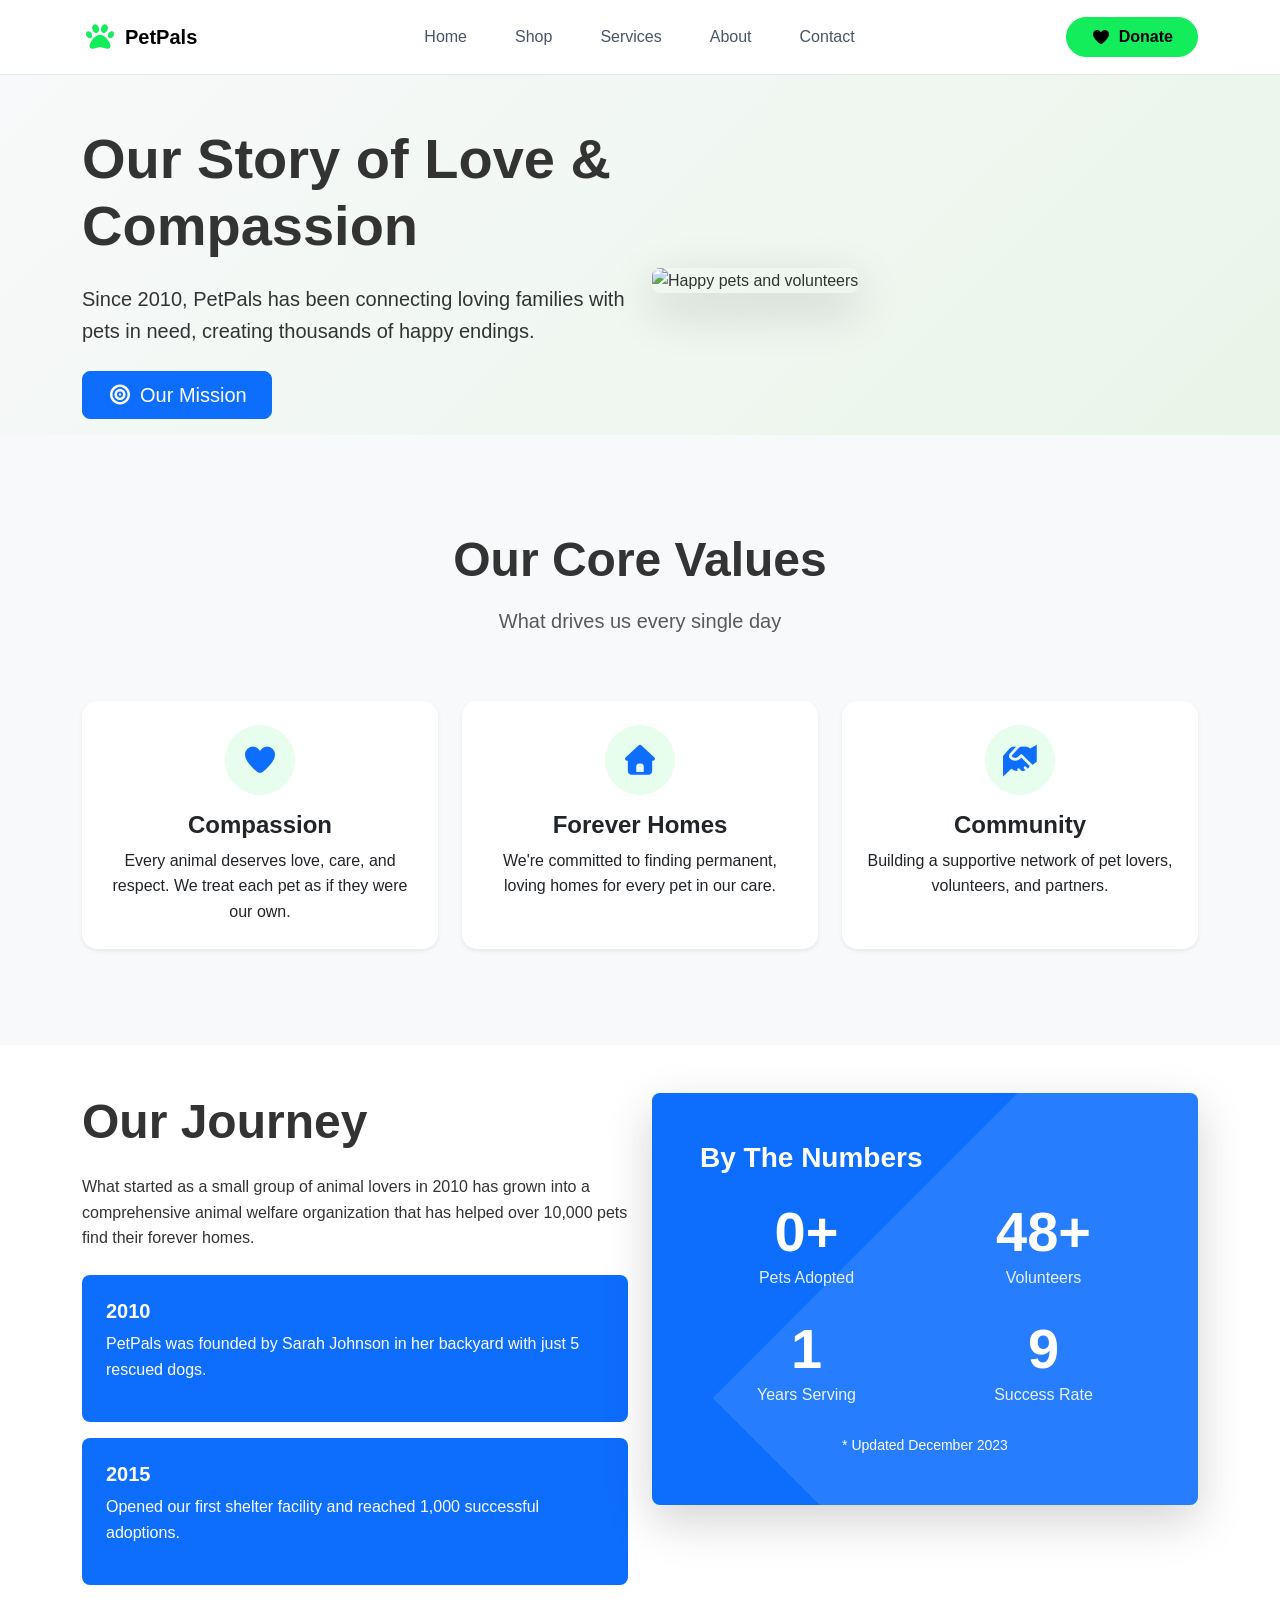
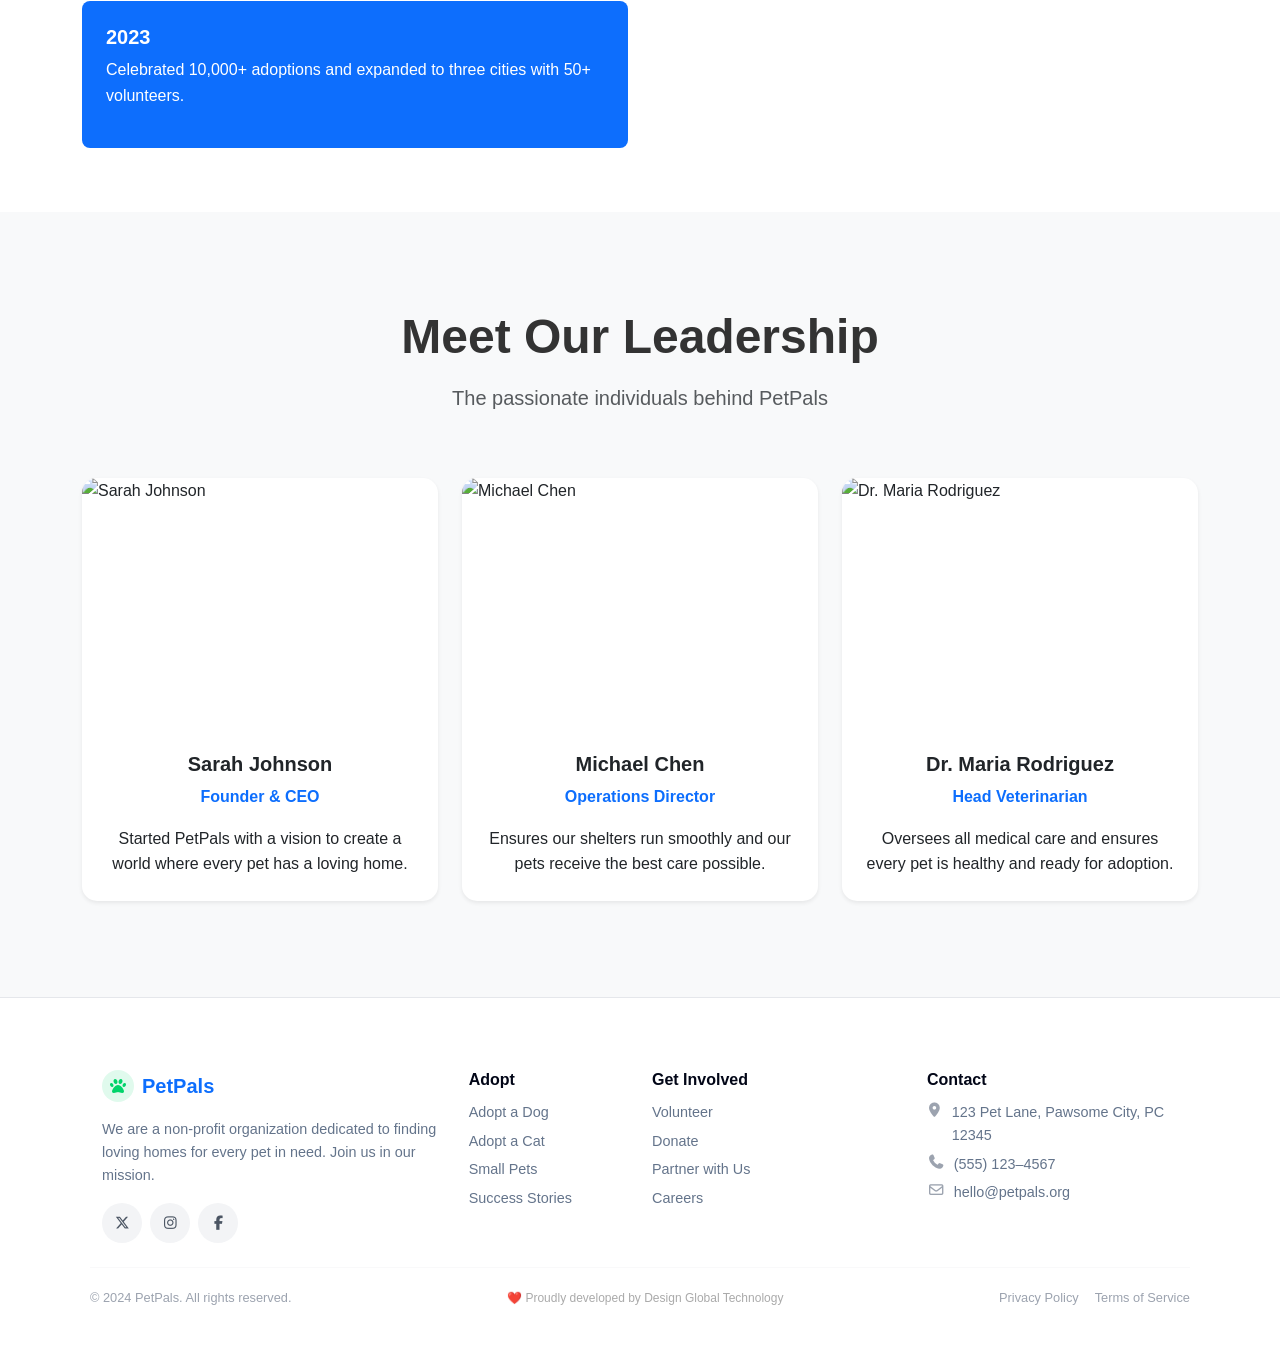
==== about.html @ 8e4ffd86 "secon commit" ====
<!DOCTYPE html>
<html lang="en">
<head>
    <meta charset="UTF-8" />
    <meta name="viewport" content="width=device-width, initial-scale=1.0" />
    <title>Pet-Shop About</title>

    <link rel="stylesheet" href="./fontawsome/css/all.min.css" />
    <link rel="stylesheet" href="bootstrap/css/bootstrap.min.css" />
    <link rel="stylesheet" href="./css-folder/about.css" />
  </head>
<body>

    <!-- Navbar -->
    <nav class="navbar navbar-expand-lg navbar-blur sticky-top">
      <div class="container">
        <a class="navbar-brand d-flex align-items-center gap-2" href="./index.html">
          <i class="fa-solid fa-paw fs-3 text-primary-color"></i>
          <span class="fw-bold">PetPals</span>
        </a>

        <button
  class="navbar-toggler"
  type="button"
  data-bs-toggle="collapse"
  data-bs-target="#mainNavbar"
  aria-controls="mainNavbar"
  aria-expanded="false"
  aria-label="Toggle navigation"
>
  <!-- Default icon -->
  <i class="fa-solid fa-bars fs-3"></i>
  <!-- Close icon -->
  <i class="fa-solid fa-xmark fs-3 d-none"></i>
</button>


        <div class="collapse navbar-collapse" id="mainNavbar">
          <ul class="navbar-nav mx-auto mb-2 mb-lg-0 gap-lg-3">
            <li class="nav-item">
              <a class="nav-link fw-medium" href="./index.html">Home</a>
            </li>
            <!-- <li class="nav-item">
              <a class="nav-link fw-medium" href="#">Adopt</a>
            </li> -->
            <li class="nav-item">
              <a class="nav-link fw-medium" href="#">Shop</a>
            </li>
            <li class="nav-item">
              <a class="nav-link fw-medium" href="#">Services</a>
            </li>
            <li class="nav-item">
              <a class="nav-link fw-medium" href="./about.html">About</a>
            </li>
            <li class="nav-item">
              <a class="nav-link fw-medium" href="./contact.html">Contact</a>
            </li>
          </ul>

          <div class="d-flex align-items-center gap-2">
            <!-- <button class="btn btn-light btn-pill d-none d-sm-inline-flex px-4">
              Login
            </button> -->
            <button
              class="btn btn-primary-soft btn-pill d-inline-flex align-items-center gap-2 px-4"
            >
              <i class="fa-solid fa-heart"></i>
              <span>Donate</span>
            </button>
          </div>
        </div>
      </div>
    </nav>

    <main>
         
    <!-- Hero Section -->
    <section class="about-hero ">
        <div class="container">
            <div class="row align-items-center">
                <div class="col-lg-6">
                    <h1 class="display-4 fw-bold mb-4">Our Story of Love & Compassion</h1>
                    <p class="lead mb-4">Since 2010, PetPals has been connecting loving families with pets in need, creating thousands of happy endings.</p>
                    <a href="#mission" class="btn btn-primary btn-lg px-4 mb-3">
                        <i class="fas fa-bullseye me-2"></i>Our Mission
                    </a>
                </div>
                <div class="col-lg-6">
                    <img src="https://images.unsplash.com/photo-1513360371669-4adf3dd7dff8?ixlib=rb-4.0.3&auto=format&fit=crop&w=800&q=80" 
                         alt="Happy pets and volunteers" 
                         class="img-fluid rounded-3 shadow-lg">
                </div>
            </div>
        </div>
    </section>

    <!-- Mission & Vision -->
    <section id="mission" class="py-5 bg-light">
        <div class="container py-5">
            <div class="row mb-5">
                <div class="col-12 text-center">
                    <h2 class="display-5 fw-bold mb-3">Our Core Values</h2>
                    <p class="text-muted lead">What drives us every single day</p>
                </div>
            </div>
            
            <div class="row g-4">
                <div class="col-md-4">
                    <div class="card h-100 border-0 shadow-sm">
                        <div class="card-body text-center p-4">
                            <div class="icon-wrapper mb-3 ">
                                <i class="fas fa-heart text-primary"></i>
                            </div>
                            <h4 class="card-title fw-bold">Compassion</h4>
                            <p class="card-text">Every animal deserves love, care, and respect. We treat each pet as if they were our own.</p>
                        </div>
                    </div>
                </div>
                
                <div class="col-md-4">
                    <div class="card h-100 border-0 shadow-sm">
                        <div class="card-body text-center p-4">
                            <div class="icon-wrapper mb-3">
                                <i class="fas fa-home text-primary"></i>
                            </div>
                            <h4 class="card-title fw-bold">Forever Homes</h4>
                            <p class="card-text">We're committed to finding permanent, loving homes for every pet in our care.</p>
                        </div>
                    </div>
                </div>
                
                <div class="col-md-4">
                    <div class="card h-100 border-0 shadow-sm">
                        <div class="card-body text-center p-4">
                            <div class="icon-wrapper mb-3">
                                <i class="fas fa-hands-helping text-primary"></i>
                            </div>
                            <h4 class="card-title fw-bold">Community</h4>
                            <p class="card-text">Building a supportive network of pet lovers, volunteers, and partners.</p>
                        </div>
                    </div>
                </div>
            </div>
        </div>
    </section>

    <!-- Our Journey -->
    <section class="">
        <div class="container py-5">
            <div class="row">
                <div class="col-lg-6 mb-5 mb-lg-0">
                    <h2 class="display-5 fw-bold mb-4">Our Journey</h2>
                    <p class="mb-4">What started as a small group of animal lovers in 2010 has grown into a comprehensive animal welfare organization that has helped over 10,000 pets find their forever homes.</p>
                    
                    <div class="milestone-card p-4 mb-3 bg-primary text-white rounded-3">
                        <h5 class="fw-bold">2010</h5>
                        <p>PetPals was founded by Sarah Johnson in her backyard with just 5 rescued dogs.</p>
                    </div>
                    
                    <div class="milestone-card p-4 mb-3 bg-primary text-white rounded-3">
                        <h5 class="fw-bold">2015</h5>
                        <p>Opened our first shelter facility and reached 1,000 successful adoptions.</p>
                    </div>
                    
                    <div class="milestone-card p-4 mb-3 bg-primary text-white rounded-3">
                        <h5 class="fw-bold">2023</h5>
                        <p>Celebrated 10,000+ adoptions and expanded to three cities with 50+ volunteers.</p>
                    </div>
                </div>
                
                <div class="col-lg-6">
                    <div class="stats-box p-5 bg-primary text-white rounded-3 shadow-lg">
                        <h3 class="fw-bold mb-4">By The Numbers</h3>
                        
                        <div class="row text-center">
                            <div class="col-6 mb-4">
                                <div class="stat-number display-4 fw-bold">10K+</div>
                                <div class="stat-label">Pets Adopted</div>
                            </div>
                            <div class="col-6 mb-4">
                                <div class="stat-number display-4 fw-bold">500+</div>
                                <div class="stat-label">Volunteers</div>
                            </div>
                            <div class="col-6">
                                <div class="stat-number display-4 fw-bold">15</div>
                                <div class="stat-label">Years Serving</div>
                            </div>
                            <div class="col-6">
                                <div class="stat-number display-4 fw-bold">98%</div>
                                <div class="stat-label">Success Rate</div>
                            </div>
                        </div>
                        
                        <div class="text-center mt-4">
                            <small>* Updated December 2023</small>
                        </div>
                    </div>
                </div>
            </div>
        </div>
    </section>

    <!-- Team Section -->
    <section class="py-5 bg-light">
        <div class="container py-5">
            <div class="row mb-5">
                <div class="col-12 text-center">
                    <h2 class="display-5 fw-bold mb-3">Meet Our Leadership</h2>
                    <p class="text-muted lead">The passionate individuals behind PetPals</p>
                </div>
            </div>
            
            <div class="row g-4">
                <div class="col-md-4">
                    <div class="card team-card border-0 shadow-sm h-100">
                        <img src="https://images.unsplash.com/photo-1582750433449-648ed127bb54?ixlib=rb-4.0.3&auto=format&fit=crop&w=800&q=80" 
                             class="card-img-top" 
                             alt="Sarah Johnson">
                        <div class="card-body text-center p-4">
                            <h5 class="card-title fw-bold">Sarah Johnson</h5>
                            <p class="text-primary fw-semibold">Founder & CEO</p>
                            <p class="card-text">Started PetPals with a vision to create a world where every pet has a loving home.</p>
                        </div>
                    </div>
                </div>
                
                <div class="col-md-4">
                    <div class="card team-card border-0 shadow-sm h-100">
                        <img src="https://images.unsplash.com/photo-1567532939604-b6b5b0db2604?ixlib=rb-4.0.3&auto=format&fit=crop&w=800&q=80" 
                             class="card-img-top" 
                             alt="Michael Chen">
                        <div class="card-body text-center p-4">
                            <h5 class="card-title fw-bold">Michael Chen</h5>
                            <p class="text-primary fw-semibold">Operations Director</p>
                            <p class="card-text">Ensures our shelters run smoothly and our pets receive the best care possible.</p>
                        </div>
                    </div>
                </div>
                
                <div class="col-md-4">
                    <div class="card team-card border-0 shadow-sm h-100">
                        <img src="https://images.unsplash.com/photo-1573496359142-b8d87734a5a2?ixlib=rb-4.0.3&auto=format&fit=crop&w=800&q=80" 
                             class="card-img-top" 
                             alt="Dr. Maria Rodriguez">
                        <div class="card-body text-center p-4">
                            <h5 class="card-title fw-bold">Dr. Maria Rodriguez</h5>
                            <p class="text-primary fw-semibold">Head Veterinarian</p>
                            <p class="card-text">Oversees all medical care and ensures every pet is healthy and ready for adoption.</p>
                        </div>
                    </div>
                </div>
            </div>
        </div>
    </section>

    
    </main>
    

    <footer class="site-footer py-5">
      <div class="container">
        <!-- Top part -->
        <div class="row g-4 footer-top mb-4">
          <!-- Brand + text + socials -->
          <div class="col-md-4">
            <div class="d-flex align-items-center gap-2 mb-3 footer-logo">
              <span
                class="footer-logo-icon d-inline-flex align-items-center justify-content-center"
              >
                <i class="fa-solid fa-paw"></i>
              </span>
              <a href="./index.html" class="fs-5 fw-bold">PetPals</a>
            </div>

            <p class="footer-text mb-3">
              We are a non-profit organization dedicated to finding loving homes
              for every pet in need. Join us in our mission.
            </p>

            <div class="d-flex gap-2">
              <a href="#" class="footer-social-btn">
                <i class="fa-brands fa-x-twitter"></i>
              </a>
              <a href="#" class="footer-social-btn">
                <i class="fa-brands fa-instagram"></i>
              </a>
              <a href="#" class="footer-social-btn">
                <i class="fa-brands fa-facebook-f"></i>
              </a>
            </div>
          </div>

          <!-- Adopt -->
          <div class="col-6 col-md-2">
            <h4 class="footer-heading">Adopt</h4>
            <ul class="footer-links">
              <li><a href="#">Adopt a Dog</a></li>
              <li><a href="#">Adopt a Cat</a></li>
              <li><a href="#">Small Pets</a></li>
              <li><a href="#">Success Stories</a></li>
            </ul>
          </div>

          <!-- Get Involved -->
          <div class="col-6 col-md-3">
            <h4 class="footer-heading">Get Involved</h4>
            <ul class="footer-links">
              <li><a href="#">Volunteer</a></li>
              <li><a href="#">Donate</a></li>
              <li><a href="#">Partner with Us</a></li>
              <li><a href="#">Careers</a></li>
            </ul>
          </div>

          <!-- Contact -->
          <div class="col-12 col-md-3">
            <h4 class="footer-heading">Contact</h4>
            <ul class="footer-links footer-contact">
              <li>
                <i class="fa-solid fa-location-dot"></i>
                <span>123 Pet Lane, Pawsome City, PC 12345</span>
              </li>
              <li>
                <i class="fa-solid fa-phone"></i>
                <span>(555) 123–4567</span>
              </li>
              <li>
                <i class="fa-regular fa-envelope"></i>
                <span>hello@petpals.org</span>
              </li>
            </ul>
          </div>
        </div>

        <!-- Divider line -->
        <hr class="footer-divider my-3" />

        <!-- Bottom bar -->
        <div
          class="footer-bottom d-flex flex-column flex-md-row align-items-center justify-content-between gap-2 pt-1"
        >
          <p class="mb-0 footer-bottom-text">
            © 2024 PetPals. All rights reserved.
          </p>

          <span
            >❤️ Proudly developed by
            <a href="https://designglobal.in/"> Design Global Technology</a>
          </span>

          <div class="d-flex gap-3 footer-bottom-links">
            <a href="#">Privacy Policy</a>
            <a href="#">Terms of Service</a>
          </div>
        </div>
      </div>
    </footer>

      <script src="./bootstrap/js/bootstrap.bundle.min.js"></script>
    <script src="./js-folder/about.js"></script>
</body>
</html>
---- css-folder/about.css ----
html {
  scroll-behavior: smooth;
}

/* Custom scrollbar */
::-webkit-scrollbar {
  width: 10px;
}

::-webkit-scrollbar-track {
  background: #f1f1f1;
}

::-webkit-scrollbar-thumb {
  background: var(--primary-color);
  border-radius: 5px;
}








/* ===========================
   NAVBAR — CLEAN VERSION
=========================== */

:root {
    --primary-color: #13ec5b;
    --primary-dark: #0eb545;
}

/* Navbar base */
.navbar {
    padding: 1rem 0;
    background: rgba(255, 255, 255, 0.85);
    backdrop-filter: blur(16px);      /* smooth glass effect */
    border-bottom: 1px solid rgba(148, 163, 184, 0.25);
    transition: all 0.3s ease;
}

/* Brand Icon */
.navbar-brand i {
    font-size: 1.8rem;
    color: var(--primary-color);
}

/* Nav Links */
.nav-link {
    font-weight: 500;
    margin: 0 0.5rem;
    position: relative;
    color: #475569 !important;
    transition: color 0.3s ease;
}

.nav-link:hover,
.nav-link.active {
    color: #0f172a !important;
}

/* Underline hover + active effect */
.nav-link::after {
    content: '';
    position: absolute;
    width: 0;
    height: 2px;
    background: var(--primary-color);
    bottom: 0;
    left: 0;
    transition: width 0.3s ease;
}

.nav-link:hover::after,
.nav-link.active::after {
    width: 100%;
}

/* Buttons in navbar */
.btn-primary-soft {
    background-color: var(--primary-color);
    border-color: var(--primary-color);
    color: #000;
    font-weight: 600;
    padding: 0.45rem 1.3rem;
    border-radius: 999px;
    transition: all 0.3s ease;
    /* box-shadow: 0 10px 25px rgba(19, 236, 91, 0.35); */
}

.btn-primary-soft:hover {
    background-color: var(--primary-dark);
    border-color: var(--primary-dark);
    transform: translateY(-2px);
    box-shadow: 0 12px 35px rgba(19, 236, 91, 0.5);
}

/* Mobile navbar toggler */
.navbar-toggler {
    border-color: rgba(0, 0, 0, 0.25);
    border: none !important;
  box-shadow: none !important;
  background: transparent !important;
}

.navbar-toggler:focus {
    box-shadow: none;
}








/* Custom Styles for PetPals About Page */

:root {
    --primary-color: #13ec5b;
    --primary-dark: #0eb545;
    --secondary-color: #6c757d;
    --light-bg: #f8f9fa;
    --dark-bg: #212529;
}

body {
    font-family: 'Plus Jakarta Sans', sans-serif;
    color: #333;
    line-height: 1.6;
}

/* Hero Section */
.about-hero {
    background: linear-gradient(135deg, #f8f9fa 0%, #e9f5e9 100%);
    padding-top: 50px;
}

/* Icon Wrapper */
.icon-wrapper {
    width: 70px;
    height: 70px;
    background: rgba(19, 236, 91, 0.1);
    border-radius: 50%;
    display: flex;
    align-items: center;
    justify-content: center;
    margin: 0 auto;
}

.icon-wrapper i {
    font-size: 30px;
    color: var(--primary-color);
}

/* Cards */
.card {
    transition: transform 0.3s ease, box-shadow 0.3s ease;
    border-radius: 15px;
}

.card:hover {
    transform: translateY(-5px);
    box-shadow: 0 10px 30px rgba(0, 0, 0, 0.1) !important;
}

.team-card img {
    height: 250px;
    object-fit: cover;
    border-top-left-radius: 15px;
    border-top-right-radius: 15px;
}

/* Milestone Cards */
.milestone-card {
    transition: all 0.3s ease;
}

.milestone-card:hover {
    transform: translateX(10px);
}

/* Stats Box */
.stats-box {
    position: relative;
    overflow: hidden;
}

.stats-box::before {
    content: '';
    position: absolute;
    top: -50%;
    right: -50%;
    width: 100%;
    height: 200%;
    background: rgba(255, 255, 255, 0.1);
    transform: rotate(45deg);
}

.stat-number {
    font-size: 3.5rem;
}

.stat-label {
    font-size: 1rem;
    opacity: 0.9;
}

.cta-buttons {
  display: flex;
  flex-direction: column;
  align-items: flex-end;  /* ⬅ left align */
  gap: 12px;
  margin-top: 20px;
}

.cta-btn {
  display: flex;
  align-items: center;
  gap: 8px;
  padding: 12px 26px;
  font-size: 1rem;
  border-radius: 12px;
  font-weight: 600;
  height: 48px;
}

/* Volunteer button */
.cta-btn-volunteer {
  background: #ffffff;
  color: #000;
  border: none;
}

/* Donate button */
.cta-btn-donate {
  background: transparent;
  color: #ffffff;
  border: 2px solid #ffffff;
}




/* Responsive Adjustments */
@media (max-width: 768px) {
    .display-4 {
        font-size: 2.5rem;
    }
    
    .stat-number {
        font-size: 2.5rem;
    }
    
    .about-hero {
        text-align: center;
    }
    
    .stats-box {
        margin-top: 2rem;
    }
}














/* ======= FOOTER ======= */

.site-footer {
  width: 100%;
  background-color: #ffffff;           /* white like design */
  border-top: 1px solid #e5e7eb;       /* subtle line from section above */
}

.footer-top {
  max-width: 1100px;
  margin: 0 auto;
}

.footer-logo a {
  text-decoration: none;
}

/* Logo circle */
.footer-logo-icon {
  width: 32px;
  height: 32px;
  border-radius: 999px;
  background: rgba(0, 212, 106, 0.12); /* soft green tint */
  color: #00d46a;
  font-size: 16px;
}

/* Main paragraph */
.footer-text {
  font-size: 0.9rem;
  color: #64748b;
}

/* Social icons */
.footer-social-btn {
  width: 40px;
  height: 40px;
  border-radius: 999px;
  background-color: #f3f4f6;
  display: inline-flex;
  align-items: center;
  justify-content: center;
  text-decoration: none;
  font-size: 0.9rem;
  color: #4b5563;
  transition: background-color 0.2s ease, color 0.2s ease;
}

.footer-social-btn:hover {
  background-color: #13EC5B;
  color: #111827;
}

/* Column headings + links */
.footer-heading {
  font-size: 1rem;
  font-weight: 600;
  margin-bottom: 0.75rem;
  color: #020617;
}

.footer-links {
  list-style: none;
  padding-left: 0;
  margin: 0;
  display: flex;
  flex-direction: column;
  gap: 0.35rem;
  font-size: 0.9rem;
}

.footer-links a {
  text-decoration: none;
  color: #64748b;
  transition: color 0.2s ease;
}

.footer-links a:hover {
  color: #00d46a;
}

/* Contact items with icons */
.footer-contact li {
  display: flex;
  align-items: flex-start;
  gap: 0.55rem;
}

.footer-contact i {
  margin-top: 2px;
  font-size: 0.9rem;
  color: #9ca3af;
}

.footer-contact span {
  color: #64748b;
}

/* Divider & bottom row */
.footer-divider {
  border-color: #e5e7eb;
  max-width: 1100px;
  margin-left: auto;
  margin-right: auto;
}

.footer-bottom {
  max-width: 1100px;
  margin: 0 auto;
}

.footer-bottom span {
  color: #aaa;
  font-size: 12px;
}

.footer-bottom span a {
  text-decoration: none;
  color: #aaa;
}

.footer-bottom-text {
  font-size: 0.8rem;
  color: #9ca3af;
}

.footer-bottom-links a {
  font-size: 0.8rem;
  text-decoration: none;
  color: #9ca3af;
  transition: color 0.2s ease;
}

.footer-bottom-links a:hover {
  color: #111827;
}
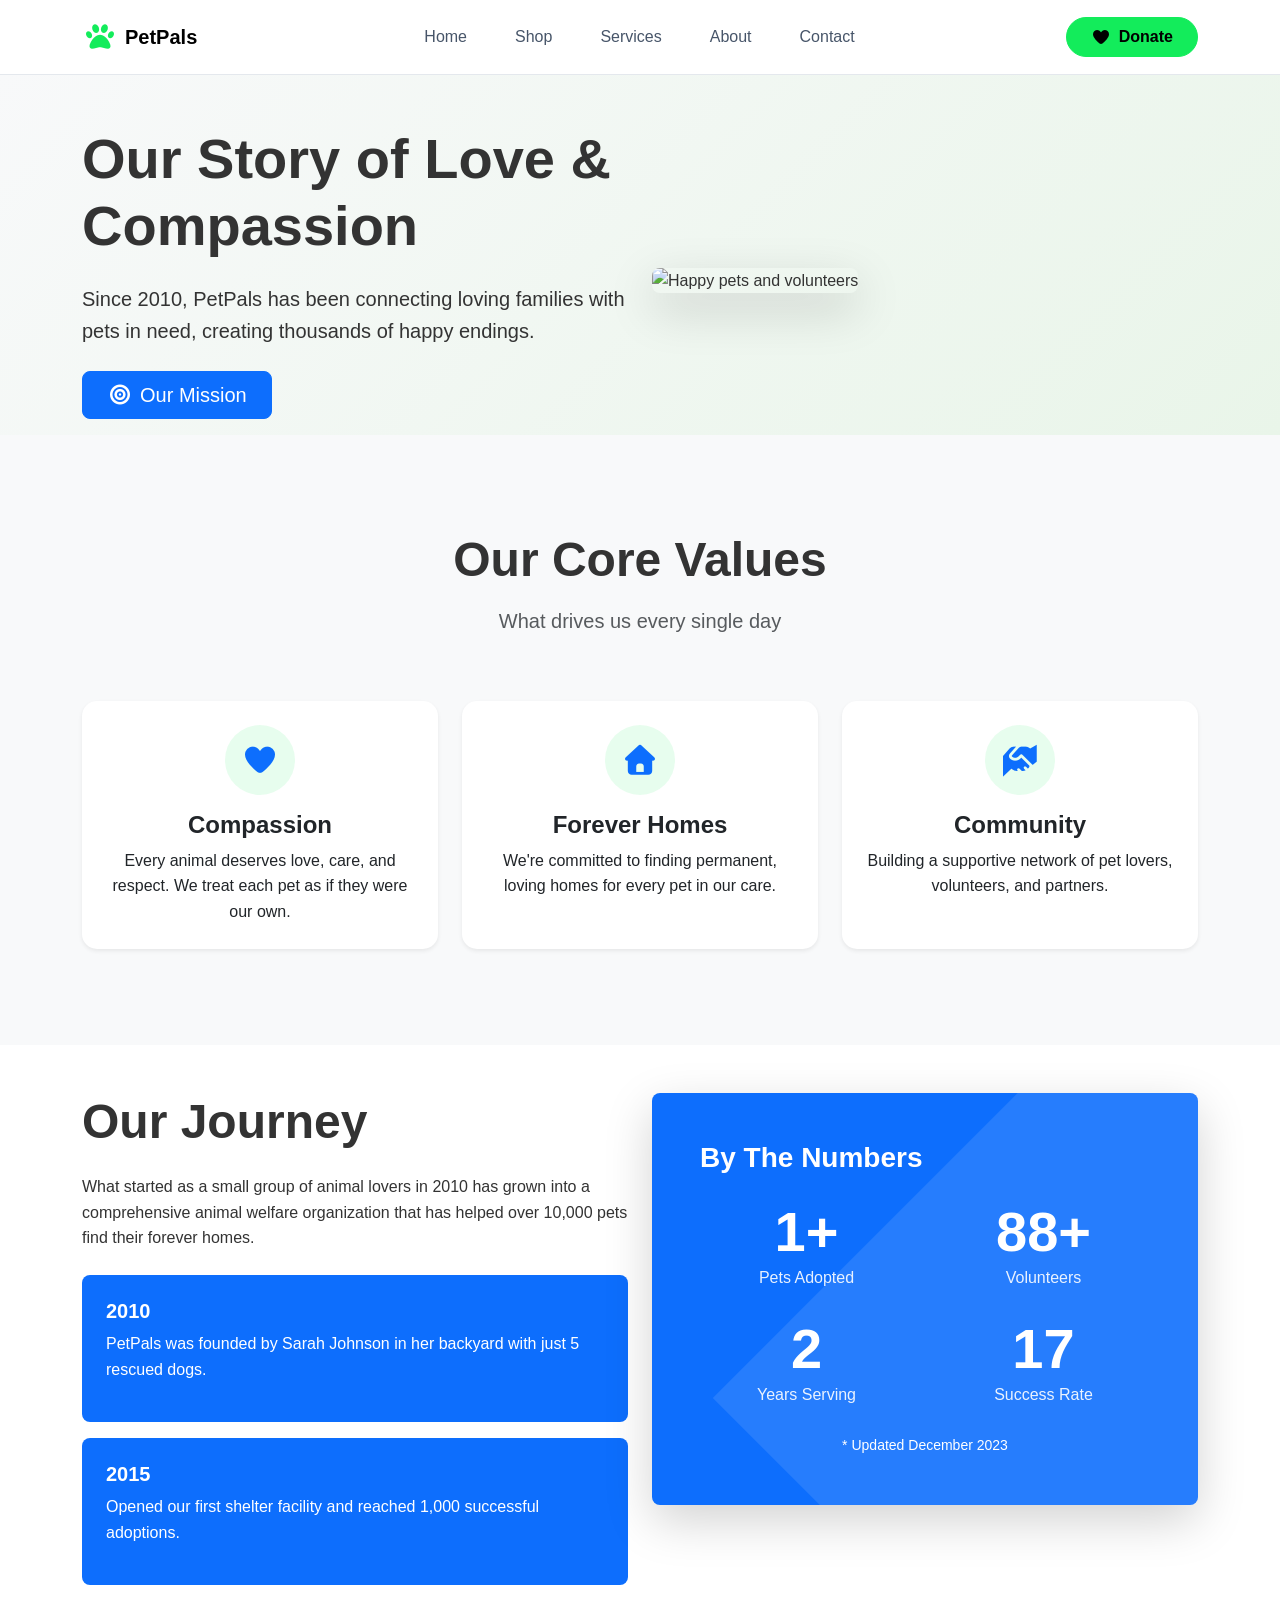
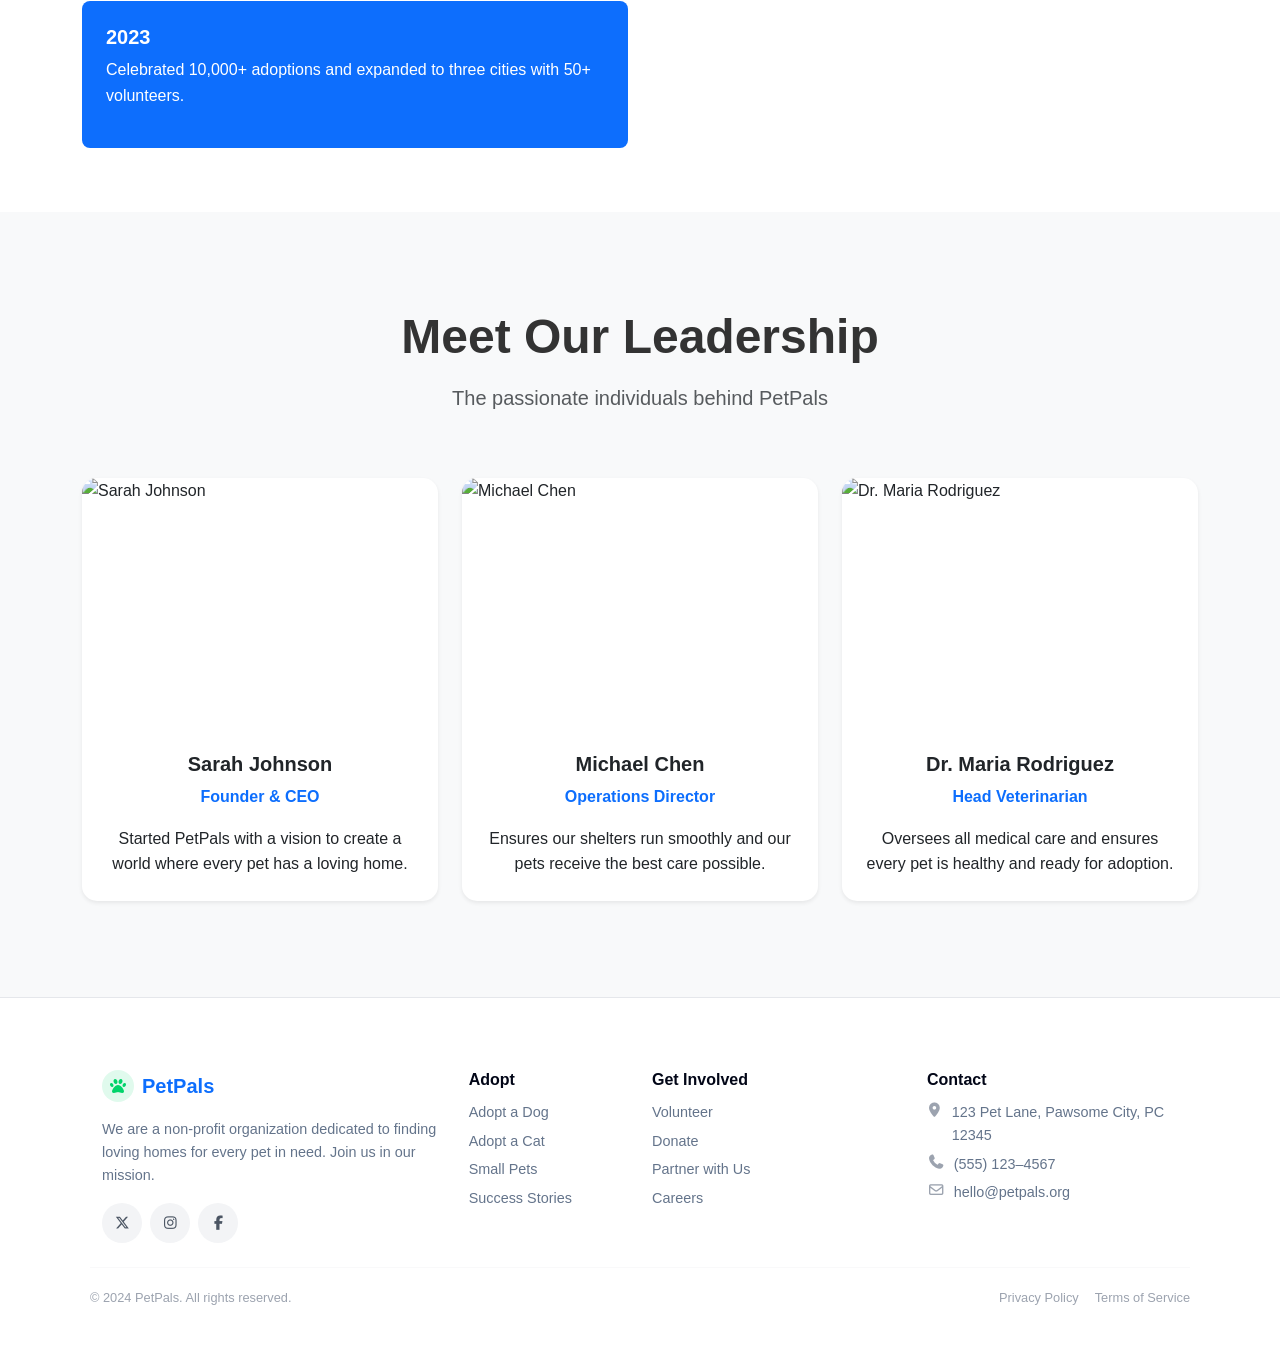
==== commit 387556ef: "ADDED" ====
--- a/about.html
+++ b/about.html
@@ -343,10 +343,10 @@
             © 2024 PetPals. All rights reserved.
           </p>
 
-          <span
+          <!-- <span
             >❤️ Proudly developed by
             <a href="https://designglobal.in/"> Design Global Technology</a>
-          </span>
+          </span> -->
 
           <div class="d-flex gap-3 footer-bottom-links">
             <a href="#">Privacy Policy</a>
